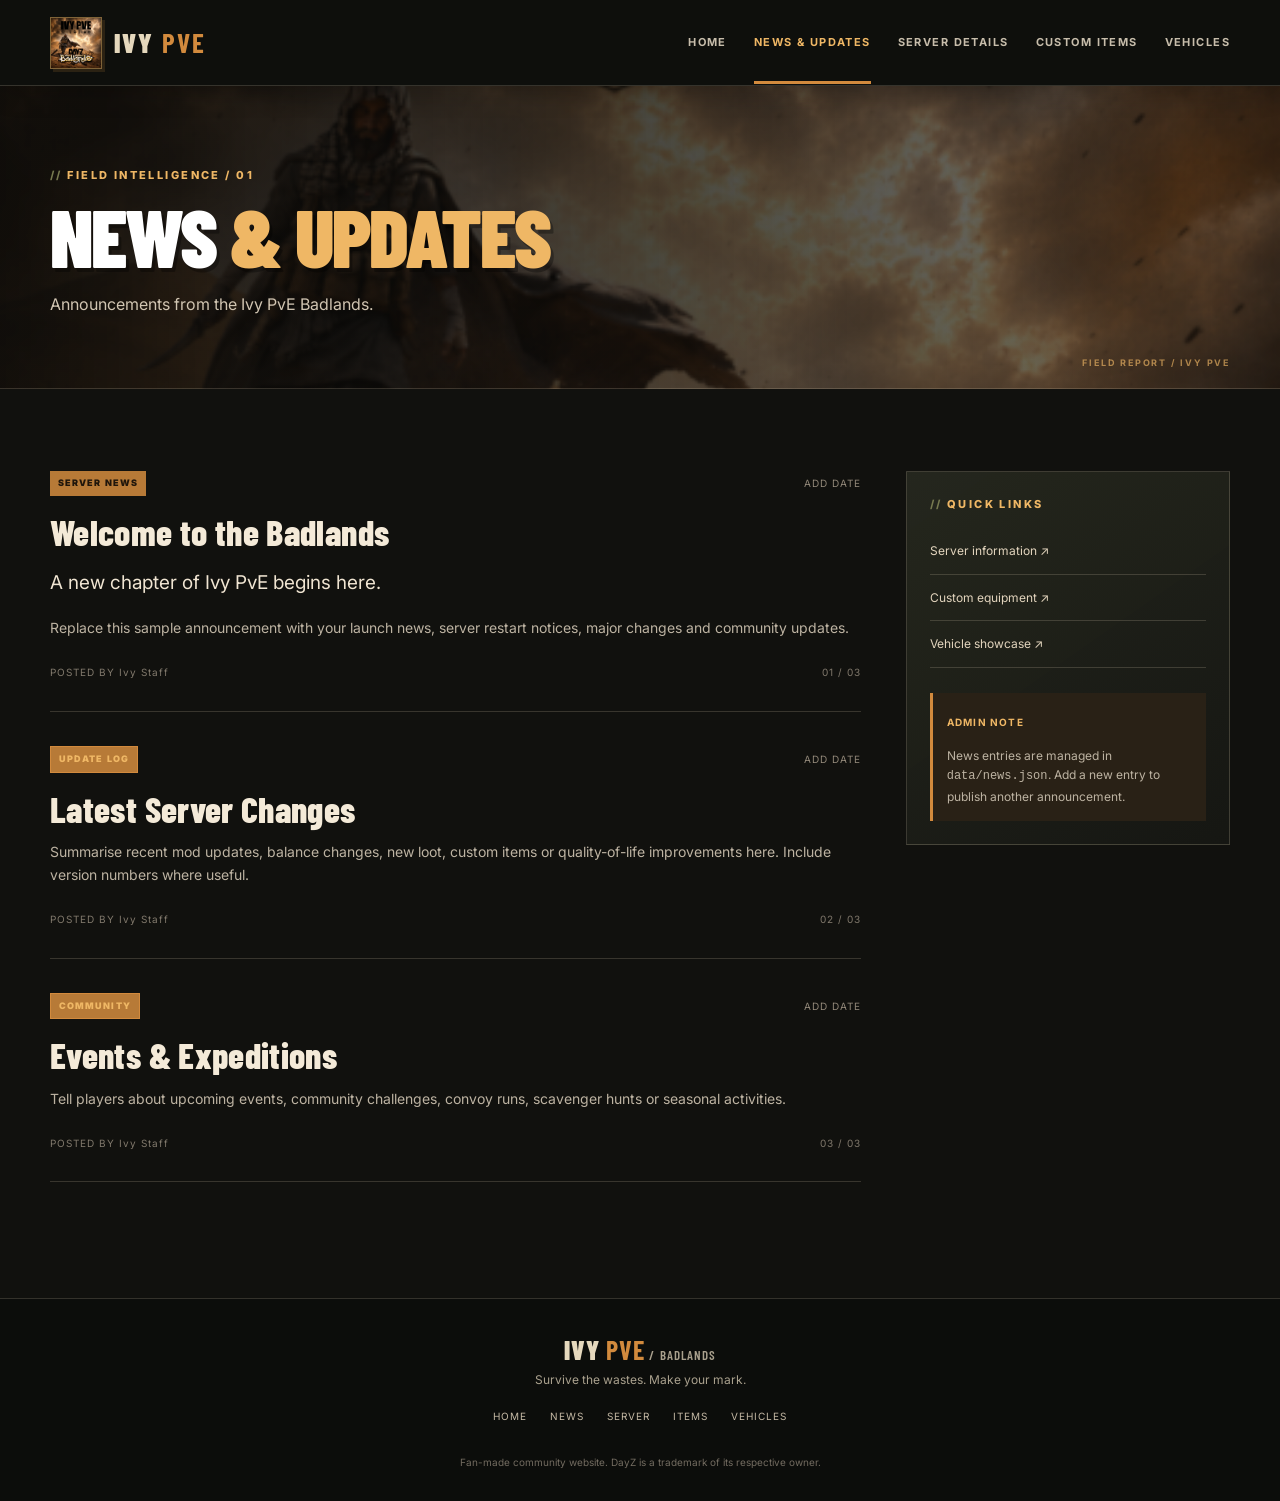
==== news.html @ 02b655df "Add files via upload" ====
<!doctype html>
<html lang="en"><head><meta charset="utf-8"><meta name="viewport" content="width=device-width, initial-scale=1"><meta name="description" content="Ivy PvE Badlands news and server updates."><title>News & Updates | Ivy PvE</title><link rel="stylesheet" href="assets/style.css"></head>
<body><header class="site-header"><a class="brand" href="index.html"><img src="assets/ivy-badlands.png" alt="Ivy PvE Badlands"><span>IVY <b>PVE</b></span></a><button class="menu-toggle" aria-label="Toggle navigation" aria-expanded="false">☰</button><nav class="nav"><a href="index.html">Home</a><a class="active" href="news.html">News & Updates</a><a href="server.html">Server Details</a><a href="items.html">Custom Items</a><a href="vehicles.html">Vehicles</a></nav></header>
<main><section class="page-hero"><p class="eyebrow">FIELD INTELLIGENCE / 01</p><h1>NEWS <span>& UPDATES</span></h1><p>Announcements from the Ivy PvE Badlands.</p></section>
<section class="section content-layout"><div class="main-column" id="news-list" data-json="data/news.json"><p class="muted">Loading field intelligence…</p></div>
<aside class="sidebar"><p class="eyebrow">QUICK LINKS</p><a href="server.html">Server information ↗</a><a href="items.html">Custom equipment ↗</a><a href="vehicles.html">Vehicle showcase ↗</a><div class="side-note"><strong>ADMIN NOTE</strong><p>News entries are managed in <code>data/news.json</code>. Add a new entry to publish another announcement.</p></div></aside></section></main>
<footer class="site-footer"><div class="footer-brand">IVY <b>PVE</b><span> / BADLANDS</span></div><p>Survive the wastes. Make your mark.</p><div class="footer-links"><a href="index.html">Home</a><a href="news.html">News</a><a href="server.html">Server</a><a href="items.html">Items</a><a href="vehicles.html">Vehicles</a></div><small>Fan-made community website. DayZ is a trademark of its respective owner.</small></footer><script src="assets/site.js"></script></body></html>
---- assets/style.css ----
@import url('https://fonts.googleapis.com/css2?family=Barlow+Condensed:wght@500;600;700;800;900&family=Inter:wght@400;500;600;700&display=swap');
:root{--ink:#11110e;--panel:#1b1c17;--panel2:#24251d;--sand:#e5d8bd;--muted:#aaa18e;--orange:#d28a3d;--orange2:#efb765;--olive:#777a50;--line:rgba(229,216,189,.18);--max:1180px}
*{box-sizing:border-box}html{scroll-behavior:smooth}body{margin:0;background:var(--ink);color:var(--sand);font-family:Inter,Arial,sans-serif;line-height:1.65}a{color:inherit;text-decoration:none}button{font:inherit}.site-header{height:86px;padding:0 max(24px,calc((100vw - var(--max))/2));display:flex;align-items:center;justify-content:space-between;gap:28px;background:rgba(17,16,14,.96);border-bottom:1px solid var(--line);position:sticky;top:0;z-index:20}.brand{display:flex;align-items:center;gap:12px;min-width:max-content;font-family:'Barlow Condensed',sans-serif;font-weight:900;font-size:27px;letter-spacing:.02em}.brand img{width:52px;height:52px;object-fit:cover;border:1px solid var(--line)}.brand b,.footer-brand b{color:var(--orange)}.nav{display:flex;align-items:center;gap:clamp(12px,2.1vw,28px);font-size:12px;text-transform:uppercase;letter-spacing:.1em;font-weight:700}.nav a{color:#c7bdab;padding:32px 0 29px;border-bottom:3px solid transparent;transition:.2s}.nav a:hover,.nav a.active{color:var(--orange2);border-color:var(--orange)}.menu-toggle{display:none;background:none;border:1px solid var(--line);color:var(--sand);padding:8px 12px;font-size:22px}.hero{min-height:600px;position:relative;display:flex;align-items:center;overflow:hidden;background:#6e4c2d url('ivy-badlands.png') center 43%/cover no-repeat}.hero:before{content:"";position:absolute;inset:0;background:linear-gradient(90deg,rgba(13,12,10,.92) 0%,rgba(13,12,10,.72) 42%,rgba(13,12,10,.12) 100%),linear-gradient(0deg,rgba(13,12,10,.65),transparent 45%)}.hero-shade{position:absolute;inset:0;background:linear-gradient(0deg,rgba(13,12,10,.25),transparent)}.hero-content{position:relative;z-index:1;width:min(var(--max),calc(100% - 48px));margin:auto;padding:85px 0}.eyebrow{font-size:11px;letter-spacing:.22em;text-transform:uppercase;color:var(--orange2);font-weight:800;margin:0 0 15px}.hero h1,.page-hero h1{font:900 clamp(56px,8vw,104px)/.88 'Barlow Condensed',Impact,sans-serif;letter-spacing:-.025em;margin:0;text-transform:uppercase;color:#fff}.hero h1 span{color:var(--orange2)}.hero-copy{font-size:17px;max-width:460px;color:#e4d7c1;margin:25px 0 30px}.hero-actions{display:flex;flex-wrap:wrap;gap:12px}.button{display:inline-flex;justify-content:center;align-items:center;padding:13px 21px;min-height:48px;font-size:11px;font-weight:800;letter-spacing:.12em;text-transform:uppercase;border:1px solid var(--orange);transition:transform .2s,background .2s}.button:hover{transform:translateY(-2px)}.button-primary{background:var(--orange);color:#15110b}.button-primary:hover{background:var(--orange2)}.button-ghost{background:rgba(12,11,9,.35);color:#fff;border-color:rgba(255,255,255,.45)}.hero-stamp{position:absolute;right:max(24px,calc((100vw - var(--max))/2));bottom:50px;border:1px solid rgba(255,255,255,.55);padding:14px 18px;font:800 19px/1.2 'Barlow Condensed',sans-serif;letter-spacing:.08em;transform:rotate(-5deg);text-align:center;color:#fff}.hero-stamp small{font:700 9px Inter,sans-serif;letter-spacing:.15em}.ticker{background:var(--orange);color:#21160a;padding:12px 24px;display:flex;justify-content:center;gap:25px;align-items:center;font-size:11px;text-transform:uppercase;letter-spacing:.1em;font-weight:700;flex-wrap:wrap}.ticker span{font-weight:900}.ticker i{font-style:normal}.section{width:min(var(--max),calc(100% - 48px));margin:0 auto;padding:82px 0}.intro-grid{display:grid;grid-template-columns:1fr 1fr;gap:70px;border-bottom:1px solid var(--line)}h2{font:800 clamp(34px,4.5vw,52px)/.98 'Barlow Condensed',Impact,sans-serif;letter-spacing:.01em;margin:0 0 20px;color:#f4ead8}h3{font:700 25px/1.1 'Barlow Condensed',sans-serif;text-transform:uppercase;margin:10px 0 12px;color:#f4ead8}.intro-grid p:not(.eyebrow),.catalog-intro>p{color:#bdb3a2;font-size:14px}.lead{font-size:19px!important;color:#f0e5d2!important;line-height:1.55}.muted{font-size:12px!important;color:#8f8779!important}.cards-section{padding-top:75px}.section-heading{display:flex;align-items:end;justify-content:space-between;margin-bottom:30px}.section-heading h2{margin:0}.section-mark{font:700 12px 'Barlow Condensed',sans-serif;letter-spacing:.16em;color:#756b5b}.card-grid{display:grid;grid-template-columns:repeat(4,1fr);gap:14px}.feature-card{display:flex;flex-direction:column;min-height:275px;padding:23px;background:linear-gradient(145deg,#211f1a,#171613);border:1px solid var(--line);transition:.2s}.feature-card:hover{border-color:var(--orange);transform:translateY(-4px)}.card-number{font-size:10px;letter-spacing:.14em;color:var(--orange2);font-weight:800}.card-icon{font-size:32px;color:var(--orange);margin:20px 0 4px}.feature-card p{font-size:13px;color:var(--muted);margin:0 0 25px}.card-link{font-size:10px;font-weight:800;letter-spacing:.12em;color:var(--orange2);margin-top:auto}.callout{width:min(var(--max),calc(100% - 48px));margin:0 auto 80px;padding:35px 40px;background:linear-gradient(100deg,#33271a,#1b1915);border:1px solid rgba(216,138,56,.35);display:flex;justify-content:space-between;align-items:center;gap:30px}.callout h2{font-size:35px;margin-bottom:10px}.callout p:not(.eyebrow){color:#bdb3a2;margin:0}.site-footer{border-top:1px solid var(--line);padding:35px 24px 28px;text-align:center;background:#0d0c0b}.footer-brand{font:900 26px 'Barlow Condensed',sans-serif;letter-spacing:.04em}.footer-brand span{font-size:13px;color:var(--muted);font-weight:600}.site-footer p{font-size:12px;color:var(--muted);margin:5px 0 18px}.footer-links{display:flex;justify-content:center;gap:23px;flex-wrap:wrap;margin-bottom:22px}.footer-links a{font-size:10px;text-transform:uppercase;letter-spacing:.1em;color:#c5b9a5}.footer-links a:hover{color:var(--orange2)}.site-footer small{color:#726b60;font-size:10px}.page-hero{padding:80px max(24px,calc((100vw - var(--max))/2)) 70px;min-height:270px;background:linear-gradient(90deg,rgba(12,11,9,.95),rgba(12,11,9,.55)),url('ivy-badlands.png') center 43%/cover;border-bottom:1px solid var(--line)}.page-hero h1{font-size:clamp(50px,7vw,82px)}.page-hero h1 span{color:var(--orange2)}.page-hero>p:last-child{color:#d1c5b2;margin:20px 0 0}.content-layout{display:grid;grid-template-columns:minmax(0,2fr) minmax(220px,.8fr);gap:45px}.news-entry{padding:0 0 30px;margin-bottom:34px;border-bottom:1px solid var(--line)}.entry-meta{display:flex;justify-content:space-between;align-items:center;gap:15px;color:#928879;font-size:10px;letter-spacing:.1em;text-transform:uppercase}.tag{display:inline-block;background:var(--orange);color:#20160b;padding:5px 8px;font-size:9px;letter-spacing:.12em;font-weight:900}.tag-outline{border:1px solid var(--orange);color:var(--orange2);background:transparent}.news-entry h2{font-size:36px;margin:18px 0 12px}.news-entry p{font-size:14px;color:#bdb3a2}.entry-foot{display:flex;justify-content:space-between;color:#81796c;font-size:10px;letter-spacing:.1em;margin-top:25px}.sidebar{background:var(--panel);border:1px solid var(--line);padding:23px;height:max-content}.sidebar>a{display:block;padding:13px 0;border-bottom:1px solid var(--line);font-size:12px;color:#e2d4bd}.sidebar>a:hover{color:var(--orange2)}.side-note{background:#292116;border-left:3px solid var(--orange);padding:14px;margin-top:25px}.side-note strong{font-size:10px;letter-spacing:.12em;color:var(--orange2)}.side-note p{font-size:12px;color:#bdb3a2;margin-bottom:0}.info-banner{display:flex;align-items:center;justify-content:space-between;gap:30px;padding:28px;background:linear-gradient(120deg,#32271b,#1a1814);border:1px solid rgba(216,138,56,.3);margin-bottom:25px}.info-banner h2{margin-bottom:8px}.info-banner p:not(.eyebrow){color:#bdb3a2;margin:0}.status-placeholder{font-size:10px;letter-spacing:.1em;color:#cfc3ae;white-space:nowrap}.status-dot{display:inline-block;width:8px;height:8px;border-radius:50%;background:#d88a38;margin-right:8px}.details-grid{display:grid;grid-template-columns:1fr 1fr;gap:18px}.detail-panel{padding:27px;background:var(--panel);border:1px solid var(--line)}.panel-index{font-size:10px;color:var(--orange2);letter-spacing:.15em;font-weight:800}.detail-panel h3{font-size:29px;margin:12px 0 20px}.detail-panel dl{display:grid;grid-template-columns:1fr 1fr;gap:0;margin:0 0 20px}.detail-panel dt,.detail-panel dd{margin:0;padding:10px 0;border-bottom:1px solid var(--line);font-size:12px}.detail-panel dt{color:#948a79}.detail-panel dd{color:#e6d9c3;text-align:right;font-weight:600;overflow-wrap:anywhere}.text-link{color:var(--orange2)}.rule-list{list-style:none;padding:0;margin:0}.rule-list li{display:flex;gap:15px;padding:14px 0;border-bottom:1px solid var(--line);font-size:12px;color:#a99f8e}.rule-list li>b{color:var(--orange2);font-size:11px}.rule-list strong{color:#eadcc6;font-size:13px}.top-gap{margin-top:65px}.rules-grid{display:grid;grid-template-columns:repeat(4,1fr);gap:13px;margin:25px 0}.rules-grid>div{padding:22px;background:var(--panel);border:1px solid var(--line)}.rules-grid>div>b{font:800 24px 'Barlow Condensed',sans-serif;color:var(--orange)}.rules-grid h3{font-size:20px}.rules-grid p{font-size:12px;color:var(--muted);margin-bottom:0}.catalog-intro{display:grid;grid-template-columns:1fr 1fr;gap:45px;align-items:end;margin-bottom:30px}.catalog-intro h2{margin-bottom:0}.catalog-intro>p{margin:0}.filter-row{display:flex;gap:8px;flex-wrap:wrap;margin-bottom:25px}.filter-button{padding:10px 14px;border:1px solid var(--line);background:transparent;color:#bdb3a2;font-size:10px;font-weight:800;text-transform:uppercase;letter-spacing:.08em;cursor:pointer}.filter-button:hover,.filter-button.active{background:var(--orange);border-color:var(--orange);color:#20160b}.catalog-grid{display:grid;grid-template-columns:repeat(3,1fr);gap:17px}.catalog-card{background:var(--panel);border:1px solid var(--line);min-width:0}.catalog-card[hidden]{display:none}.catalog-art{height:180px;display:flex;align-items:center;justify-content:center;flex-direction:column;gap:8px;font-size:55px;color:#e3b16d;background:radial-gradient(ellipse at center,#57412a,#252019 68%,#191714);border-bottom:1px solid var(--line)}.catalog-art small{font:800 9px Inter,sans-serif;letter-spacing:.18em;color:#a68a62}.art-cloth{background:radial-gradient(ellipse at center,#465044,#20251f 70%,#171a16);color:#a9b29b}.art-tools{background:radial-gradient(ellipse at center,#49443a,#24221d 70%,#171613)}.art-weapons{background:radial-gradient(ellipse at center,#4a3225,#24201b 70%,#171613)}.catalog-copy{padding:20px}.catalog-copy h3{font-size:24px}.catalog-copy p{font-size:12px;color:var(--muted);min-height:60px}.catalog-id{font-size:9px;letter-spacing:.08em;color:#7e7669;overflow-wrap:anywhere}.vehicle-grid{display:grid;grid-template-columns:1fr;gap:20px}.vehicle-card{display:grid;grid-template-columns:.9fr 1.1fr;background:var(--panel);border:1px solid var(--line)}.vehicle-image{min-height:290px;position:relative;display:flex;align-items:center;justify-content:center;background:radial-gradient(ellipse at center,#665038,#2a241b 65%,#171613);overflow:hidden}.vehicle-image:after{content:"";position:absolute;inset:0;background:repeating-linear-gradient(135deg,transparent 0 18px,rgba(255,255,255,.025) 18px 20px)}.vehicle-image>span{position:absolute;left:17px;top:17px;font-size:9px;letter-spacing:.13em;color:#d2b58b;z-index:1}.vehicle-symbol{font-size:100px;color:rgba(239,186,111,.55);font-family:'Barlow Condensed',sans-serif}.vehicle-two{background:radial-gradient(ellipse at center,#4b4b3b,#27271f 65%,#171713)}.vehicle-three{background:radial-gradient(ellipse at center,#563c2d,#2a201a 65%,#171411)}.vehicle-copy{padding:27px}.vehicle-copy h3{font-size:32px;margin:16px 0 10px}.vehicle-copy>p{font-size:13px;color:var(--muted)}.spec-grid{display:grid;grid-template-columns:repeat(3,1fr);gap:8px;margin-top:25px}.spec-grid>div{padding:12px 10px;background:#12110f;border:1px solid var(--line)}.spec-grid small,.spec-grid b{display:block}.spec-grid small{font-size:8px;letter-spacing:.12em;color:#8e8372}.spec-grid b{font-size:10px;color:var(--orange2);margin-top:4px}.compact-callout{margin-top:45px;margin-bottom:0}
@media(max-width:900px){.site-header{height:76px}.menu-toggle{display:block}.nav{display:none;position:absolute;left:0;right:0;top:76px;background:#12110f;padding:10px 24px 20px;border-bottom:1px solid var(--line);flex-direction:column;align-items:stretch;gap:0}.nav.nav-open{display:flex}.nav a{padding:13px 0;border-bottom:1px solid var(--line)}.hero{min-height:550px}.hero-stamp{display:none}.card-grid{grid-template-columns:repeat(2,1fr)}.rules-grid{grid-template-columns:repeat(2,1fr)}.catalog-grid{grid-template-columns:repeat(2,1fr)}.content-layout{gap:22px}.info-banner{align-items:flex-start;flex-direction:column}.vehicle-card{grid-template-columns:1fr 1fr}.vehicle-image{min-height:330px}}
@media(max-width:620px){.brand{font-size:23px}.brand img{width:43px;height:43px}.hero{min-height:530px;background-position:60% center}.hero-content{width:calc(100% - 40px);padding:65px 0}.hero h1{font-size:59px}.hero-copy{font-size:15px}.ticker{gap:10px;font-size:9px}.section{width:calc(100% - 40px);padding:58px 0}.intro-grid,.catalog-intro,.details-grid,.content-layout{grid-template-columns:1fr;gap:25px}.intro-grid{gap:12px}.card-grid{grid-template-columns:1fr}.feature-card{min-height:220px}.section-heading{align-items:start;gap:10px}.callout{width:calc(100% - 40px);padding:25px;align-items:flex-start;flex-direction:column;margin-bottom:55px}.callout h2{font-size:31px}.page-hero{padding:60px 20px 48px;min-height:235px}.page-hero h1{font-size:55px}.page-hero>p:last-child{font-size:13px}.sidebar{order:-1}.info-banner{padding:22px}.status-placeholder{white-space:normal}.detail-panel{padding:21px}.detail-panel dl{grid-template-columns:1fr}.detail-panel dd{text-align:left;border-bottom:0;padding-top:0}.detail-panel dt{padding-bottom:3px}.rules-grid{grid-template-columns:1fr 1fr}.catalog-grid{grid-template-columns:1fr}.catalog-art{height:165px}.vehicle-card{grid-template-columns:1fr}.vehicle-image{min-height:200px}.vehicle-symbol{font-size:75px}.vehicle-copy{padding:22px}.entry-meta{align-items:flex-start;flex-direction:column;gap:8px}.footer-links{gap:14px}}


/* Military-survival / desert hybrid refinements */
.site-header{background:rgba(15,16,13,.97);box-shadow:0 5px 25px rgba(0,0,0,.22)}
.brand{letter-spacing:.08em}
.brand img{border-color:rgba(239,183,101,.5);box-shadow:3px 3px 0 rgba(210,138,61,.15)}
.nav a{font-size:11px;letter-spacing:.13em}
.hero{background-color:#58432c}
.hero:after{content:"";position:absolute;inset:0;pointer-events:none;opacity:.18;background:repeating-linear-gradient(115deg,transparent 0 42px,rgba(20,20,14,.35) 42px 44px,transparent 44px 87px)}
.hero h1{text-shadow:3px 4px 0 rgba(0,0,0,.32);letter-spacing:.015em}
.eyebrow:before{content:"// ";color:var(--olive)}
.ticker{background:#8c6a3d;color:#fff0d3;border-top:1px solid rgba(255,255,255,.12);border-bottom:1px solid rgba(0,0,0,.35)}
.feature-card,.detail-panel,.catalog-card,.rules-grid>div,.sidebar{background:linear-gradient(145deg,rgba(37,39,30,.96),rgba(22,23,19,.98));position:relative}
.feature-card:before,.detail-panel:before,.catalog-card:before{content:"";position:absolute;top:0;left:0;width:28px;height:3px;background:var(--orange);opacity:.9}
.feature-card:hover{box-shadow:0 12px 28px rgba(0,0,0,.18)}
.page-hero{position:relative;background-color:#30281d}
.page-hero:after{content:"FIELD REPORT  /  IVY PVE";position:absolute;right:max(24px,calc((100vw - var(--max))/2));bottom:20px;color:rgba(239,183,101,.65);font:700 9px Inter,sans-serif;letter-spacing:.2em}
.page-hero h1{text-shadow:3px 4px 0 rgba(0,0,0,.3)}
.tag{background:#b77a37}
.info-banner,.callout{background:linear-gradient(110deg,rgba(54,48,34,.98),rgba(25,25,20,.98));position:relative;overflow:hidden}
.info-banner:after,.callout:after{content:"";position:absolute;right:-35px;top:-50px;width:170px;height:170px;border:1px solid rgba(239,183,101,.12);transform:rotate(45deg);pointer-events:none}
.status-dot{background:#a4a66b;box-shadow:0 0 0 4px rgba(164,166,107,.12)}
.panel-index,.card-number,.section-mark{font-family:'Barlow Condensed',sans-serif}
.vehicle-image{background-color:#4d422e}
.vehicle-image:before{content:"";position:absolute;inset:0;background:linear-gradient(145deg,rgba(143,119,69,.14),transparent 45%),repeating-linear-gradient(0deg,transparent 0 25px,rgba(0,0,0,.1) 25px 26px);pointer-events:none}
.catalog-art{background-color:#28271e}
.site-footer{background:#0c0d0b}
@media(max-width:620px){.page-hero:after{font-size:8px;right:20px;bottom:12px}.hero:after{opacity:.1}}

/* JSON-powered media presentation; preserves the existing Ivy visual system. */
.catalog-card .catalog-art{margin:0}
.catalog-card .catalog-art img{width:100%;height:100%;object-fit:contain}
.catalog-card .catalog-copy .catalog-details{min-height:0;font-size:10px;color:var(--orange2);letter-spacing:.04em}
.catalog-card .catalog-copy .catalog-id{display:block;margin-top:10px}
.catalog-card .catalog-art img{display:block}
.vehicle-photo{display:block;width:100%;height:100%;min-height:290px;object-fit:cover;background:#29241b}
.latest-news-grid{display:grid;grid-template-columns:repeat(3,1fr);gap:14px}
.latest-news-card{display:flex;flex-direction:column;min-height:205px;padding:21px;background:linear-gradient(145deg,#211f1a,#171613);border:1px solid var(--line)}
.latest-news-card:hover{border-color:var(--orange);transform:translateY(-3px)}
.latest-news-card small{font-size:9px;color:var(--muted);margin-top:9px}
.latest-news-card h3{font-size:23px;margin:12px 0 7px}
.latest-news-card p{font-size:12px;color:var(--muted);margin:0 0 18px}
.latest-news-card .card-link{margin-top:auto}
@media(max-width:900px){.latest-news-grid{grid-template-columns:1fr 1fr}}
@media(max-width:620px){.latest-news-grid{grid-template-columns:1fr}.vehicle-photo{min-height:200px}}
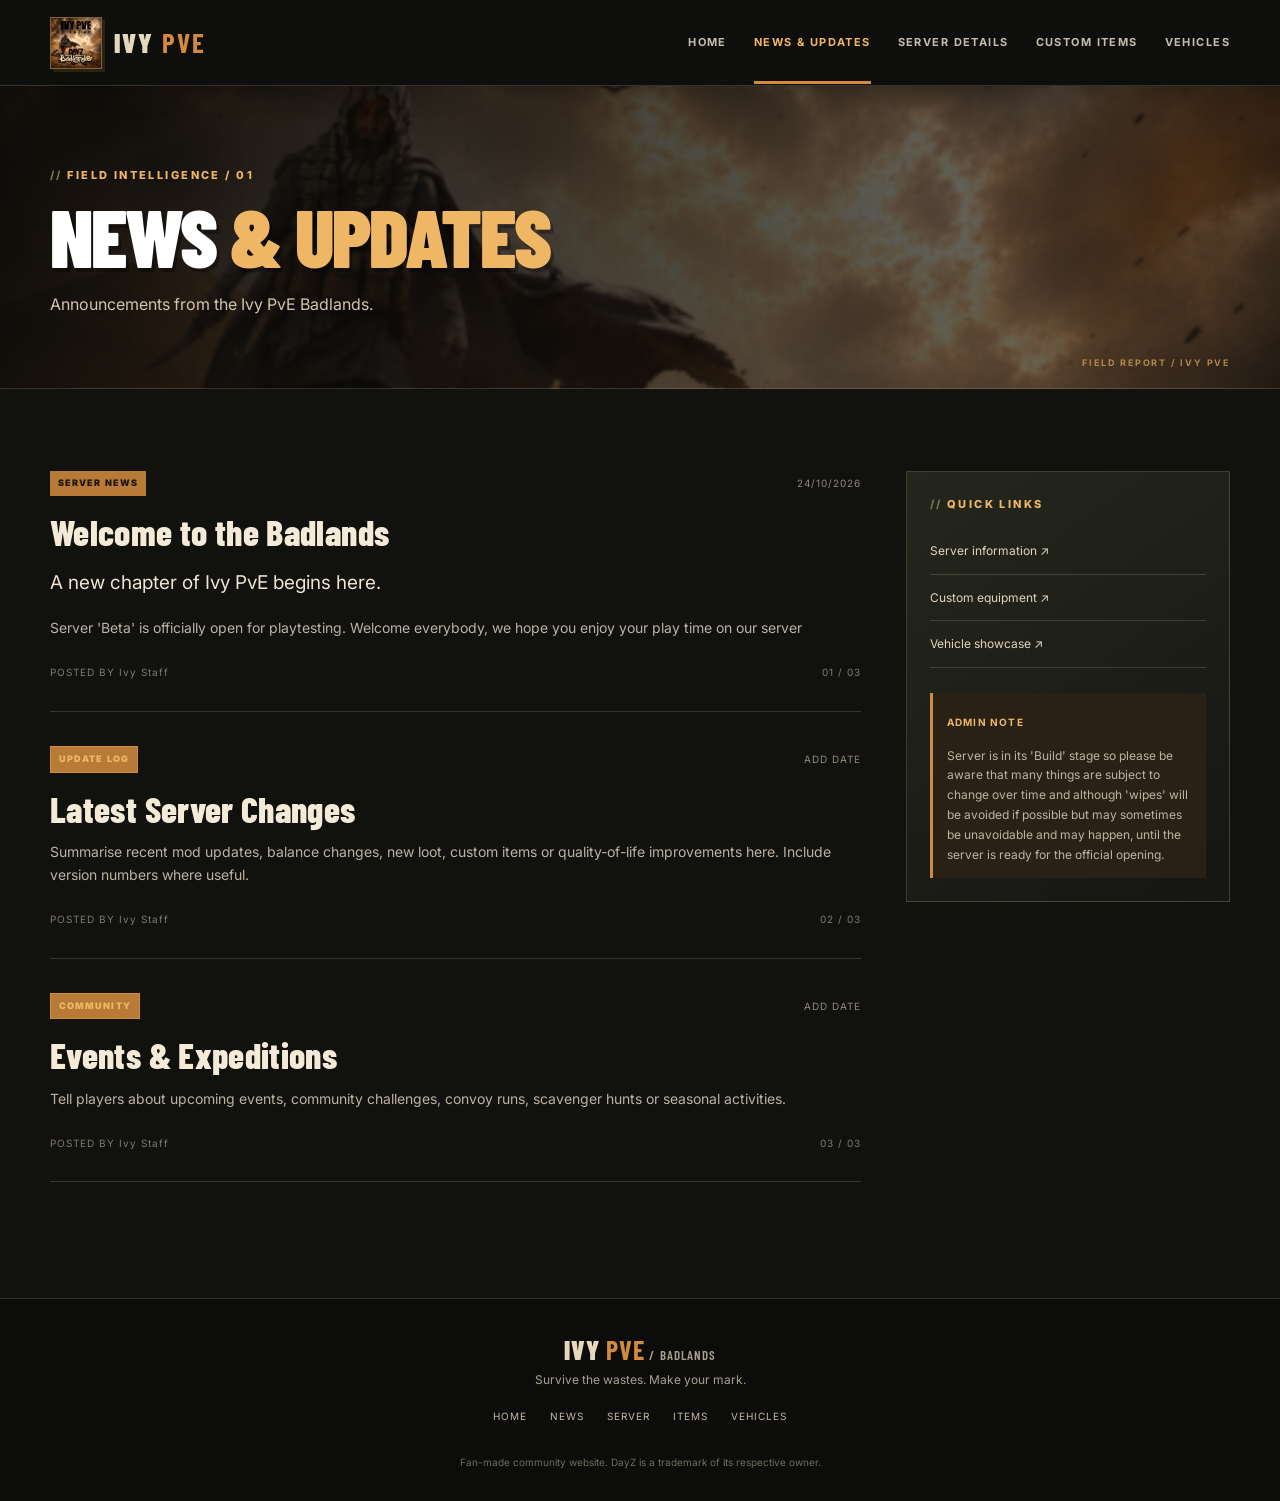
==== commit 96a01326: "Add files via upload" ====
--- a/news.html
+++ b/news.html
@@ -3,5 +3,5 @@
 <body><header class="site-header"><a class="brand" href="index.html"><img src="assets/ivy-badlands.png" alt="Ivy PvE Badlands"><span>IVY <b>PVE</b></span></a><button class="menu-toggle" aria-label="Toggle navigation" aria-expanded="false">☰</button><nav class="nav"><a href="index.html">Home</a><a class="active" href="news.html">News & Updates</a><a href="server.html">Server Details</a><a href="items.html">Custom Items</a><a href="vehicles.html">Vehicles</a></nav></header>
 <main><section class="page-hero"><p class="eyebrow">FIELD INTELLIGENCE / 01</p><h1>NEWS <span>& UPDATES</span></h1><p>Announcements from the Ivy PvE Badlands.</p></section>
 <section class="section content-layout"><div class="main-column" id="news-list" data-json="data/news.json"><p class="muted">Loading field intelligence…</p></div>
-<aside class="sidebar"><p class="eyebrow">QUICK LINKS</p><a href="server.html">Server information ↗</a><a href="items.html">Custom equipment ↗</a><a href="vehicles.html">Vehicle showcase ↗</a><div class="side-note"><strong>ADMIN NOTE</strong><p>News entries are managed in <code>data/news.json</code>. Add a new entry to publish another announcement.</p></div></aside></section></main>
+<aside class="sidebar" id="news-sidebar" data-json="data/news-sidebar.json"><p class="muted">Loading quick links…</p></aside></section></main>
 <footer class="site-footer"><div class="footer-brand">IVY <b>PVE</b><span> / BADLANDS</span></div><p>Survive the wastes. Make your mark.</p><div class="footer-links"><a href="index.html">Home</a><a href="news.html">News</a><a href="server.html">Server</a><a href="items.html">Items</a><a href="vehicles.html">Vehicles</a></div><small>Fan-made community website. DayZ is a trademark of its respective owner.</small></footer><script src="assets/site.js"></script></body></html>
--- a/assets/style.css
+++ b/assets/style.css
@@ -1,6 +1,6 @@
 @import url('https://fonts.googleapis.com/css2?family=Barlow+Condensed:wght@500;600;700;800;900&family=Inter:wght@400;500;600;700&display=swap');
 :root{--ink:#11110e;--panel:#1b1c17;--panel2:#24251d;--sand:#e5d8bd;--muted:#aaa18e;--orange:#d28a3d;--orange2:#efb765;--olive:#777a50;--line:rgba(229,216,189,.18);--max:1180px}
-*{box-sizing:border-box}html{scroll-behavior:smooth}body{margin:0;background:var(--ink);color:var(--sand);font-family:Inter,Arial,sans-serif;line-height:1.65}a{color:inherit;text-decoration:none}button{font:inherit}.site-header{height:86px;padding:0 max(24px,calc((100vw - var(--max))/2));display:flex;align-items:center;justify-content:space-between;gap:28px;background:rgba(17,16,14,.96);border-bottom:1px solid var(--line);position:sticky;top:0;z-index:20}.brand{display:flex;align-items:center;gap:12px;min-width:max-content;font-family:'Barlow Condensed',sans-serif;font-weight:900;font-size:27px;letter-spacing:.02em}.brand img{width:52px;height:52px;object-fit:cover;border:1px solid var(--line)}.brand b,.footer-brand b{color:var(--orange)}.nav{display:flex;align-items:center;gap:clamp(12px,2.1vw,28px);font-size:12px;text-transform:uppercase;letter-spacing:.1em;font-weight:700}.nav a{color:#c7bdab;padding:32px 0 29px;border-bottom:3px solid transparent;transition:.2s}.nav a:hover,.nav a.active{color:var(--orange2);border-color:var(--orange)}.menu-toggle{display:none;background:none;border:1px solid var(--line);color:var(--sand);padding:8px 12px;font-size:22px}.hero{min-height:600px;position:relative;display:flex;align-items:center;overflow:hidden;background:#6e4c2d url('ivy-badlands.png') center 43%/cover no-repeat}.hero:before{content:"";position:absolute;inset:0;background:linear-gradient(90deg,rgba(13,12,10,.92) 0%,rgba(13,12,10,.72) 42%,rgba(13,12,10,.12) 100%),linear-gradient(0deg,rgba(13,12,10,.65),transparent 45%)}.hero-shade{position:absolute;inset:0;background:linear-gradient(0deg,rgba(13,12,10,.25),transparent)}.hero-content{position:relative;z-index:1;width:min(var(--max),calc(100% - 48px));margin:auto;padding:85px 0}.eyebrow{font-size:11px;letter-spacing:.22em;text-transform:uppercase;color:var(--orange2);font-weight:800;margin:0 0 15px}.hero h1,.page-hero h1{font:900 clamp(56px,8vw,104px)/.88 'Barlow Condensed',Impact,sans-serif;letter-spacing:-.025em;margin:0;text-transform:uppercase;color:#fff}.hero h1 span{color:var(--orange2)}.hero-copy{font-size:17px;max-width:460px;color:#e4d7c1;margin:25px 0 30px}.hero-actions{display:flex;flex-wrap:wrap;gap:12px}.button{display:inline-flex;justify-content:center;align-items:center;padding:13px 21px;min-height:48px;font-size:11px;font-weight:800;letter-spacing:.12em;text-transform:uppercase;border:1px solid var(--orange);transition:transform .2s,background .2s}.button:hover{transform:translateY(-2px)}.button-primary{background:var(--orange);color:#15110b}.button-primary:hover{background:var(--orange2)}.button-ghost{background:rgba(12,11,9,.35);color:#fff;border-color:rgba(255,255,255,.45)}.hero-stamp{position:absolute;right:max(24px,calc((100vw - var(--max))/2));bottom:50px;border:1px solid rgba(255,255,255,.55);padding:14px 18px;font:800 19px/1.2 'Barlow Condensed',sans-serif;letter-spacing:.08em;transform:rotate(-5deg);text-align:center;color:#fff}.hero-stamp small{font:700 9px Inter,sans-serif;letter-spacing:.15em}.ticker{background:var(--orange);color:#21160a;padding:12px 24px;display:flex;justify-content:center;gap:25px;align-items:center;font-size:11px;text-transform:uppercase;letter-spacing:.1em;font-weight:700;flex-wrap:wrap}.ticker span{font-weight:900}.ticker i{font-style:normal}.section{width:min(var(--max),calc(100% - 48px));margin:0 auto;padding:82px 0}.intro-grid{display:grid;grid-template-columns:1fr 1fr;gap:70px;border-bottom:1px solid var(--line)}h2{font:800 clamp(34px,4.5vw,52px)/.98 'Barlow Condensed',Impact,sans-serif;letter-spacing:.01em;margin:0 0 20px;color:#f4ead8}h3{font:700 25px/1.1 'Barlow Condensed',sans-serif;text-transform:uppercase;margin:10px 0 12px;color:#f4ead8}.intro-grid p:not(.eyebrow),.catalog-intro>p{color:#bdb3a2;font-size:14px}.lead{font-size:19px!important;color:#f0e5d2!important;line-height:1.55}.muted{font-size:12px!important;color:#8f8779!important}.cards-section{padding-top:75px}.section-heading{display:flex;align-items:end;justify-content:space-between;margin-bottom:30px}.section-heading h2{margin:0}.section-mark{font:700 12px 'Barlow Condensed',sans-serif;letter-spacing:.16em;color:#756b5b}.card-grid{display:grid;grid-template-columns:repeat(4,1fr);gap:14px}.feature-card{display:flex;flex-direction:column;min-height:275px;padding:23px;background:linear-gradient(145deg,#211f1a,#171613);border:1px solid var(--line);transition:.2s}.feature-card:hover{border-color:var(--orange);transform:translateY(-4px)}.card-number{font-size:10px;letter-spacing:.14em;color:var(--orange2);font-weight:800}.card-icon{font-size:32px;color:var(--orange);margin:20px 0 4px}.feature-card p{font-size:13px;color:var(--muted);margin:0 0 25px}.card-link{font-size:10px;font-weight:800;letter-spacing:.12em;color:var(--orange2);margin-top:auto}.callout{width:min(var(--max),calc(100% - 48px));margin:0 auto 80px;padding:35px 40px;background:linear-gradient(100deg,#33271a,#1b1915);border:1px solid rgba(216,138,56,.35);display:flex;justify-content:space-between;align-items:center;gap:30px}.callout h2{font-size:35px;margin-bottom:10px}.callout p:not(.eyebrow){color:#bdb3a2;margin:0}.site-footer{border-top:1px solid var(--line);padding:35px 24px 28px;text-align:center;background:#0d0c0b}.footer-brand{font:900 26px 'Barlow Condensed',sans-serif;letter-spacing:.04em}.footer-brand span{font-size:13px;color:var(--muted);font-weight:600}.site-footer p{font-size:12px;color:var(--muted);margin:5px 0 18px}.footer-links{display:flex;justify-content:center;gap:23px;flex-wrap:wrap;margin-bottom:22px}.footer-links a{font-size:10px;text-transform:uppercase;letter-spacing:.1em;color:#c5b9a5}.footer-links a:hover{color:var(--orange2)}.site-footer small{color:#726b60;font-size:10px}.page-hero{padding:80px max(24px,calc((100vw - var(--max))/2)) 70px;min-height:270px;background:linear-gradient(90deg,rgba(12,11,9,.95),rgba(12,11,9,.55)),url('ivy-badlands.png') center 43%/cover;border-bottom:1px solid var(--line)}.page-hero h1{font-size:clamp(50px,7vw,82px)}.page-hero h1 span{color:var(--orange2)}.page-hero>p:last-child{color:#d1c5b2;margin:20px 0 0}.content-layout{display:grid;grid-template-columns:minmax(0,2fr) minmax(220px,.8fr);gap:45px}.news-entry{padding:0 0 30px;margin-bottom:34px;border-bottom:1px solid var(--line)}.entry-meta{display:flex;justify-content:space-between;align-items:center;gap:15px;color:#928879;font-size:10px;letter-spacing:.1em;text-transform:uppercase}.tag{display:inline-block;background:var(--orange);color:#20160b;padding:5px 8px;font-size:9px;letter-spacing:.12em;font-weight:900}.tag-outline{border:1px solid var(--orange);color:var(--orange2);background:transparent}.news-entry h2{font-size:36px;margin:18px 0 12px}.news-entry p{font-size:14px;color:#bdb3a2}.entry-foot{display:flex;justify-content:space-between;color:#81796c;font-size:10px;letter-spacing:.1em;margin-top:25px}.sidebar{background:var(--panel);border:1px solid var(--line);padding:23px;height:max-content}.sidebar>a{display:block;padding:13px 0;border-bottom:1px solid var(--line);font-size:12px;color:#e2d4bd}.sidebar>a:hover{color:var(--orange2)}.side-note{background:#292116;border-left:3px solid var(--orange);padding:14px;margin-top:25px}.side-note strong{font-size:10px;letter-spacing:.12em;color:var(--orange2)}.side-note p{font-size:12px;color:#bdb3a2;margin-bottom:0}.info-banner{display:flex;align-items:center;justify-content:space-between;gap:30px;padding:28px;background:linear-gradient(120deg,#32271b,#1a1814);border:1px solid rgba(216,138,56,.3);margin-bottom:25px}.info-banner h2{margin-bottom:8px}.info-banner p:not(.eyebrow){color:#bdb3a2;margin:0}.status-placeholder{font-size:10px;letter-spacing:.1em;color:#cfc3ae;white-space:nowrap}.status-dot{display:inline-block;width:8px;height:8px;border-radius:50%;background:#d88a38;margin-right:8px}.details-grid{display:grid;grid-template-columns:1fr 1fr;gap:18px}.detail-panel{padding:27px;background:var(--panel);border:1px solid var(--line)}.panel-index{font-size:10px;color:var(--orange2);letter-spacing:.15em;font-weight:800}.detail-panel h3{font-size:29px;margin:12px 0 20px}.detail-panel dl{display:grid;grid-template-columns:1fr 1fr;gap:0;margin:0 0 20px}.detail-panel dt,.detail-panel dd{margin:0;padding:10px 0;border-bottom:1px solid var(--line);font-size:12px}.detail-panel dt{color:#948a79}.detail-panel dd{color:#e6d9c3;text-align:right;font-weight:600;overflow-wrap:anywhere}.text-link{color:var(--orange2)}.rule-list{list-style:none;padding:0;margin:0}.rule-list li{display:flex;gap:15px;padding:14px 0;border-bottom:1px solid var(--line);font-size:12px;color:#a99f8e}.rule-list li>b{color:var(--orange2);font-size:11px}.rule-list strong{color:#eadcc6;font-size:13px}.top-gap{margin-top:65px}.rules-grid{display:grid;grid-template-columns:repeat(4,1fr);gap:13px;margin:25px 0}.rules-grid>div{padding:22px;background:var(--panel);border:1px solid var(--line)}.rules-grid>div>b{font:800 24px 'Barlow Condensed',sans-serif;color:var(--orange)}.rules-grid h3{font-size:20px}.rules-grid p{font-size:12px;color:var(--muted);margin-bottom:0}.catalog-intro{display:grid;grid-template-columns:1fr 1fr;gap:45px;align-items:end;margin-bottom:30px}.catalog-intro h2{margin-bottom:0}.catalog-intro>p{margin:0}.filter-row{display:flex;gap:8px;flex-wrap:wrap;margin-bottom:25px}.filter-button{padding:10px 14px;border:1px solid var(--line);background:transparent;color:#bdb3a2;font-size:10px;font-weight:800;text-transform:uppercase;letter-spacing:.08em;cursor:pointer}.filter-button:hover,.filter-button.active{background:var(--orange);border-color:var(--orange);color:#20160b}.catalog-grid{display:grid;grid-template-columns:repeat(3,1fr);gap:17px}.catalog-card{background:var(--panel);border:1px solid var(--line);min-width:0}.catalog-card[hidden]{display:none}.catalog-art{height:180px;display:flex;align-items:center;justify-content:center;flex-direction:column;gap:8px;font-size:55px;color:#e3b16d;background:radial-gradient(ellipse at center,#57412a,#252019 68%,#191714);border-bottom:1px solid var(--line)}.catalog-art small{font:800 9px Inter,sans-serif;letter-spacing:.18em;color:#a68a62}.art-cloth{background:radial-gradient(ellipse at center,#465044,#20251f 70%,#171a16);color:#a9b29b}.art-tools{background:radial-gradient(ellipse at center,#49443a,#24221d 70%,#171613)}.art-weapons{background:radial-gradient(ellipse at center,#4a3225,#24201b 70%,#171613)}.catalog-copy{padding:20px}.catalog-copy h3{font-size:24px}.catalog-copy p{font-size:12px;color:var(--muted);min-height:60px}.catalog-id{font-size:9px;letter-spacing:.08em;color:#7e7669;overflow-wrap:anywhere}.vehicle-grid{display:grid;grid-template-columns:1fr;gap:20px}.vehicle-card{display:grid;grid-template-columns:.9fr 1.1fr;background:var(--panel);border:1px solid var(--line)}.vehicle-image{min-height:290px;position:relative;display:flex;align-items:center;justify-content:center;background:radial-gradient(ellipse at center,#665038,#2a241b 65%,#171613);overflow:hidden}.vehicle-image:after{content:"";position:absolute;inset:0;background:repeating-linear-gradient(135deg,transparent 0 18px,rgba(255,255,255,.025) 18px 20px)}.vehicle-image>span{position:absolute;left:17px;top:17px;font-size:9px;letter-spacing:.13em;color:#d2b58b;z-index:1}.vehicle-symbol{font-size:100px;color:rgba(239,186,111,.55);font-family:'Barlow Condensed',sans-serif}.vehicle-two{background:radial-gradient(ellipse at center,#4b4b3b,#27271f 65%,#171713)}.vehicle-three{background:radial-gradient(ellipse at center,#563c2d,#2a201a 65%,#171411)}.vehicle-copy{padding:27px}.vehicle-copy h3{font-size:32px;margin:16px 0 10px}.vehicle-copy>p{font-size:13px;color:var(--muted)}.spec-grid{display:grid;grid-template-columns:repeat(3,1fr);gap:8px;margin-top:25px}.spec-grid>div{padding:12px 10px;background:#12110f;border:1px solid var(--line)}.spec-grid small,.spec-grid b{display:block}.spec-grid small{font-size:8px;letter-spacing:.12em;color:#8e8372}.spec-grid b{font-size:10px;color:var(--orange2);margin-top:4px}.compact-callout{margin-top:45px;margin-bottom:0}
+*{box-sizing:border-box}html{scroll-behavior:smooth}body{margin:0;background:var(--ink);color:var(--sand);font-family:Inter,Arial,sans-serif;line-height:1.65}a{color:inherit;text-decoration:none}button{font:inherit}.site-header{height:86px;padding:0 max(24px,calc((100vw - var(--max))/2));display:flex;align-items:center;justify-content:space-between;gap:28px;background:rgba(17,16,14,.96);border-bottom:1px solid var(--line);position:sticky;top:0;z-index:20}.brand{display:flex;align-items:center;gap:12px;min-width:max-content;font-family:'Barlow Condensed',sans-serif;font-weight:900;font-size:27px;letter-spacing:.02em}.brand img{width:52px;height:52px;object-fit:cover;border:1px solid var(--line)}.brand b,.footer-brand b{color:var(--orange)}.nav{display:flex;align-items:center;gap:clamp(12px,2.1vw,28px);font-size:12px;text-transform:uppercase;letter-spacing:.1em;font-weight:700}.nav a{color:#c7bdab;padding:32px 0 29px;border-bottom:3px solid transparent;transition:.2s}.nav a:hover,.nav a.active{color:var(--orange2);border-color:var(--orange)}.menu-toggle{display:none;background:none;border:1px solid var(--line);color:var(--sand);padding:8px 12px;font-size:22px}.hero{min-height:600px;position:relative;display:flex;align-items:center;overflow:hidden;background:#6e4c2d url('Ivy_Badlands_BG.png') center 43%/cover no-repeat}.hero:before{content:"";position:absolute;inset:0;background:linear-gradient(90deg,rgba(13,12,10,.92) 0%,rgba(13,12,10,.72) 42%,rgba(13,12,10,.12) 100%),linear-gradient(0deg,rgba(13,12,10,.65),transparent 45%)}.hero-shade{position:absolute;inset:0;background:linear-gradient(0deg,rgba(13,12,10,.25),transparent)}.hero-content{position:relative;z-index:1;width:min(var(--max),calc(100% - 48px));margin:auto;padding:85px 0}.eyebrow{font-size:11px;letter-spacing:.22em;text-transform:uppercase;color:var(--orange2);font-weight:800;margin:0 0 15px}.hero h1,.page-hero h1{font:900 clamp(56px,8vw,104px)/.88 'Barlow Condensed',Impact,sans-serif;letter-spacing:-.025em;margin:0;text-transform:uppercase;color:#fff}.hero h1 span{color:var(--orange2)}.hero-copy{font-size:17px;max-width:460px;color:#e4d7c1;margin:25px 0 30px}.hero-actions{display:flex;flex-wrap:wrap;gap:12px}.button{display:inline-flex;justify-content:center;align-items:center;padding:13px 21px;min-height:48px;font-size:11px;font-weight:800;letter-spacing:.12em;text-transform:uppercase;border:1px solid var(--orange);transition:transform .2s,background .2s}.button:hover{transform:translateY(-2px)}.button-primary{background:var(--orange);color:#15110b}.button-primary:hover{background:var(--orange2)}.button-ghost{background:rgba(12,11,9,.35);color:#fff;border-color:rgba(255,255,255,.45)}.hero-stamp{position:absolute;right:max(24px,calc((100vw - var(--max))/2));bottom:50px;border:1px solid rgba(255,255,255,.55);padding:14px 18px;font:800 19px/1.2 'Barlow Condensed',sans-serif;letter-spacing:.08em;transform:rotate(-5deg);text-align:center;color:#fff}.hero-stamp small{font:700 9px Inter,sans-serif;letter-spacing:.15em}.ticker{background:var(--orange);color:#21160a;padding:12px 24px;display:flex;justify-content:center;gap:25px;align-items:center;font-size:11px;text-transform:uppercase;letter-spacing:.1em;font-weight:700;flex-wrap:wrap}.ticker span{font-weight:900}.ticker i{font-style:normal}.section{width:min(var(--max),calc(100% - 48px));margin:0 auto;padding:82px 0}.intro-grid{display:grid;grid-template-columns:1fr 1fr;gap:70px;border-bottom:1px solid var(--line)}h2{font:800 clamp(34px,4.5vw,52px)/.98 'Barlow Condensed',Impact,sans-serif;letter-spacing:.01em;margin:0 0 20px;color:#f4ead8}h3{font:700 25px/1.1 'Barlow Condensed',sans-serif;text-transform:uppercase;margin:10px 0 12px;color:#f4ead8}.intro-grid p:not(.eyebrow),.catalog-intro>p{color:#bdb3a2;font-size:14px}.lead{font-size:19px!important;color:#f0e5d2!important;line-height:1.55}.muted{font-size:12px!important;color:#8f8779!important}.cards-section{padding-top:75px}.section-heading{display:flex;align-items:end;justify-content:space-between;margin-bottom:30px}.section-heading h2{margin:0}.section-mark{font:700 12px 'Barlow Condensed',sans-serif;letter-spacing:.16em;color:#756b5b}.card-grid{display:grid;grid-template-columns:repeat(4,1fr);gap:14px}.feature-card{display:flex;flex-direction:column;min-height:275px;padding:23px;background:linear-gradient(145deg,#211f1a,#171613);border:1px solid var(--line);transition:.2s}.feature-card:hover{border-color:var(--orange);transform:translateY(-4px)}.card-number{font-size:10px;letter-spacing:.14em;color:var(--orange2);font-weight:800}.card-icon{font-size:32px;color:var(--orange);margin:20px 0 4px}.feature-card p{font-size:13px;color:var(--muted);margin:0 0 25px}.card-link{font-size:10px;font-weight:800;letter-spacing:.12em;color:var(--orange2);margin-top:auto}.callout{width:min(var(--max),calc(100% - 48px));margin:0 auto 80px;padding:35px 40px;background:linear-gradient(100deg,#33271a,#1b1915);border:1px solid rgba(216,138,56,.35);display:flex;justify-content:space-between;align-items:center;gap:30px}.callout h2{font-size:35px;margin-bottom:10px}.callout p:not(.eyebrow){color:#bdb3a2;margin:0}.site-footer{border-top:1px solid var(--line);padding:35px 24px 28px;text-align:center;background:#0d0c0b}.footer-brand{font:900 26px 'Barlow Condensed',sans-serif;letter-spacing:.04em}.footer-brand span{font-size:13px;color:var(--muted);font-weight:600}.site-footer p{font-size:12px;color:var(--muted);margin:5px 0 18px}.footer-links{display:flex;justify-content:center;gap:23px;flex-wrap:wrap;margin-bottom:22px}.footer-links a{font-size:10px;text-transform:uppercase;letter-spacing:.1em;color:#c5b9a5}.footer-links a:hover{color:var(--orange2)}.site-footer small{color:#726b60;font-size:10px}.page-hero{padding:80px max(24px,calc((100vw - var(--max))/2)) 70px;min-height:270px;background:linear-gradient(90deg,rgba(12,11,9,.95),rgba(12,11,9,.55)),url('ivy-badlands.png') center 43%/cover;border-bottom:1px solid var(--line)}.page-hero h1{font-size:clamp(50px,7vw,82px)}.page-hero h1 span{color:var(--orange2)}.page-hero>p:last-child{color:#d1c5b2;margin:20px 0 0}.content-layout{display:grid;grid-template-columns:minmax(0,2fr) minmax(220px,.8fr);gap:45px}.news-entry{padding:0 0 30px;margin-bottom:34px;border-bottom:1px solid var(--line)}.entry-meta{display:flex;justify-content:space-between;align-items:center;gap:15px;color:#928879;font-size:10px;letter-spacing:.1em;text-transform:uppercase}.tag{display:inline-block;background:var(--orange);color:#20160b;padding:5px 8px;font-size:9px;letter-spacing:.12em;font-weight:900}.tag-outline{border:1px solid var(--orange);color:var(--orange2);background:transparent}.news-entry h2{font-size:36px;margin:18px 0 12px}.news-entry p{font-size:14px;color:#bdb3a2}.entry-foot{display:flex;justify-content:space-between;color:#81796c;font-size:10px;letter-spacing:.1em;margin-top:25px}.sidebar{background:var(--panel);border:1px solid var(--line);padding:23px;height:max-content}.sidebar>a{display:block;padding:13px 0;border-bottom:1px solid var(--line);font-size:12px;color:#e2d4bd}.sidebar>a:hover{color:var(--orange2)}.side-note{background:#292116;border-left:3px solid var(--orange);padding:14px;margin-top:25px}.side-note strong{font-size:10px;letter-spacing:.12em;color:var(--orange2)}.side-note p{font-size:12px;color:#bdb3a2;margin-bottom:0}.info-banner{display:flex;align-items:center;justify-content:space-between;gap:30px;padding:28px;background:linear-gradient(120deg,#32271b,#1a1814);border:1px solid rgba(216,138,56,.3);margin-bottom:25px}.info-banner h2{margin-bottom:8px}.info-banner p:not(.eyebrow){color:#bdb3a2;margin:0}.status-placeholder{font-size:10px;letter-spacing:.1em;color:#cfc3ae;white-space:nowrap}.status-dot{display:inline-block;width:8px;height:8px;border-radius:50%;background:#d88a38;margin-right:8px}.details-grid{display:grid;grid-template-columns:1fr 1fr;gap:18px}.detail-panel{padding:27px;background:var(--panel);border:1px solid var(--line)}.panel-index{font-size:10px;color:var(--orange2);letter-spacing:.15em;font-weight:800}.detail-panel h3{font-size:29px;margin:12px 0 20px}.detail-panel dl{display:grid;grid-template-columns:1fr 1fr;gap:0;margin:0 0 20px}.detail-panel dt,.detail-panel dd{margin:0;padding:10px 0;border-bottom:1px solid var(--line);font-size:12px}.detail-panel dt{color:#948a79}.detail-panel dd{color:#e6d9c3;text-align:right;font-weight:600;overflow-wrap:anywhere}.text-link{color:var(--orange2)}.rule-list{list-style:none;padding:0;margin:0}.rule-list li{display:flex;gap:15px;padding:14px 0;border-bottom:1px solid var(--line);font-size:12px;color:#a99f8e}.rule-list li>b{color:var(--orange2);font-size:11px}.rule-list strong{color:#eadcc6;font-size:13px}.top-gap{margin-top:65px}.rules-grid{display:grid;grid-template-columns:repeat(4,1fr);gap:13px;margin:25px 0}.rules-grid>div{padding:22px;background:var(--panel);border:1px solid var(--line)}.rules-grid>div>b{font:800 24px 'Barlow Condensed',sans-serif;color:var(--orange)}.rules-grid h3{font-size:20px}.rules-grid p{font-size:12px;color:var(--muted);margin-bottom:0}.catalog-intro{display:grid;grid-template-columns:1fr 1fr;gap:45px;align-items:end;margin-bottom:30px}.catalog-intro h2{margin-bottom:0}.catalog-intro>p{margin:0}.filter-row{display:flex;gap:8px;flex-wrap:wrap;margin-bottom:25px}.filter-button{padding:10px 14px;border:1px solid var(--line);background:transparent;color:#bdb3a2;font-size:10px;font-weight:800;text-transform:uppercase;letter-spacing:.08em;cursor:pointer}.filter-button:hover,.filter-button.active{background:var(--orange);border-color:var(--orange);color:#20160b}.catalog-grid{display:grid;grid-template-columns:repeat(3,1fr);gap:17px}.catalog-card{background:var(--panel);border:1px solid var(--line);min-width:0}.catalog-card[hidden]{display:none}.catalog-art{height:180px;display:flex;align-items:center;justify-content:center;flex-direction:column;gap:8px;font-size:55px;color:#e3b16d;background:radial-gradient(ellipse at center,#57412a,#252019 68%,#191714);border-bottom:1px solid var(--line)}.catalog-art small{font:800 9px Inter,sans-serif;letter-spacing:.18em;color:#a68a62}.art-cloth{background:radial-gradient(ellipse at center,#465044,#20251f 70%,#171a16);color:#a9b29b}.art-tools{background:radial-gradient(ellipse at center,#49443a,#24221d 70%,#171613)}.art-weapons{background:radial-gradient(ellipse at center,#4a3225,#24201b 70%,#171613)}.catalog-copy{padding:20px}.catalog-copy h3{font-size:24px}.catalog-copy p{font-size:12px;color:var(--muted);min-height:60px}.catalog-id{font-size:9px;letter-spacing:.08em;color:#7e7669;overflow-wrap:anywhere}.vehicle-grid{display:grid;grid-template-columns:1fr;gap:20px}.vehicle-card{display:grid;grid-template-columns:.9fr 1.1fr;background:var(--panel);border:1px solid var(--line)}.vehicle-image{min-height:290px;position:relative;display:flex;align-items:center;justify-content:center;background:radial-gradient(ellipse at center,#665038,#2a241b 65%,#171613);overflow:hidden}.vehicle-image:after{content:"";position:absolute;inset:0;background:repeating-linear-gradient(135deg,transparent 0 18px,rgba(255,255,255,.025) 18px 20px)}.vehicle-image>span{position:absolute;left:17px;top:17px;font-size:9px;letter-spacing:.13em;color:#d2b58b;z-index:1}.vehicle-symbol{font-size:100px;color:rgba(239,186,111,.55);font-family:'Barlow Condensed',sans-serif}.vehicle-two{background:radial-gradient(ellipse at center,#4b4b3b,#27271f 65%,#171713)}.vehicle-three{background:radial-gradient(ellipse at center,#563c2d,#2a201a 65%,#171411)}.vehicle-copy{padding:27px}.vehicle-copy h3{font-size:32px;margin:16px 0 10px}.vehicle-copy>p{font-size:13px;color:var(--muted)}.spec-grid{display:grid;grid-template-columns:repeat(3,1fr);gap:8px;margin-top:25px}.spec-grid>div{padding:12px 10px;background:#12110f;border:1px solid var(--line)}.spec-grid small,.spec-grid b{display:block}.spec-grid small{font-size:8px;letter-spacing:.12em;color:#8e8372}.spec-grid b{font-size:10px;color:var(--orange2);margin-top:4px}.compact-callout{margin-top:45px;margin-bottom:0}
 @media(max-width:900px){.site-header{height:76px}.menu-toggle{display:block}.nav{display:none;position:absolute;left:0;right:0;top:76px;background:#12110f;padding:10px 24px 20px;border-bottom:1px solid var(--line);flex-direction:column;align-items:stretch;gap:0}.nav.nav-open{display:flex}.nav a{padding:13px 0;border-bottom:1px solid var(--line)}.hero{min-height:550px}.hero-stamp{display:none}.card-grid{grid-template-columns:repeat(2,1fr)}.rules-grid{grid-template-columns:repeat(2,1fr)}.catalog-grid{grid-template-columns:repeat(2,1fr)}.content-layout{gap:22px}.info-banner{align-items:flex-start;flex-direction:column}.vehicle-card{grid-template-columns:1fr 1fr}.vehicle-image{min-height:330px}}
 @media(max-width:620px){.brand{font-size:23px}.brand img{width:43px;height:43px}.hero{min-height:530px;background-position:60% center}.hero-content{width:calc(100% - 40px);padding:65px 0}.hero h1{font-size:59px}.hero-copy{font-size:15px}.ticker{gap:10px;font-size:9px}.section{width:calc(100% - 40px);padding:58px 0}.intro-grid,.catalog-intro,.details-grid,.content-layout{grid-template-columns:1fr;gap:25px}.intro-grid{gap:12px}.card-grid{grid-template-columns:1fr}.feature-card{min-height:220px}.section-heading{align-items:start;gap:10px}.callout{width:calc(100% - 40px);padding:25px;align-items:flex-start;flex-direction:column;margin-bottom:55px}.callout h2{font-size:31px}.page-hero{padding:60px 20px 48px;min-height:235px}.page-hero h1{font-size:55px}.page-hero>p:last-child{font-size:13px}.sidebar{order:-1}.info-banner{padding:22px}.status-placeholder{white-space:normal}.detail-panel{padding:21px}.detail-panel dl{grid-template-columns:1fr}.detail-panel dd{text-align:left;border-bottom:0;padding-top:0}.detail-panel dt{padding-bottom:3px}.rules-grid{grid-template-columns:1fr 1fr}.catalog-grid{grid-template-columns:1fr}.catalog-art{height:165px}.vehicle-card{grid-template-columns:1fr}.vehicle-image{min-height:200px}.vehicle-symbol{font-size:75px}.vehicle-copy{padding:22px}.entry-meta{align-items:flex-start;flex-direction:column;gap:8px}.footer-links{gap:14px}}
 
@@ -32,19 +32,63 @@
 .site-footer{background:#0c0d0b}
 @media(max-width:620px){.page-hero:after{font-size:8px;right:20px;bottom:12px}.hero:after{opacity:.1}}
 
-/* JSON-powered media presentation; preserves the existing Ivy visual system. */
-.catalog-card .catalog-art{margin:0}
-.catalog-card .catalog-art img{width:100%;height:100%;object-fit:contain}
-.catalog-card .catalog-copy .catalog-details{min-height:0;font-size:10px;color:var(--orange2);letter-spacing:.04em}
-.catalog-card .catalog-copy .catalog-id{display:block;margin-top:10px}
-.catalog-card .catalog-art img{display:block}
-.vehicle-photo{display:block;width:100%;height:100%;min-height:290px;object-fit:cover;background:#29241b}
+/* JSON content image handling — keeps the supplied Ivy card and vehicle layouts. */
+.catalog-photo{height:180px;overflow:hidden;background:#211f1a;border-bottom:1px solid var(--line)}
+.catalog-photo img{width:100%;height:100%;object-fit:contain;display:block}
+.catalog-details{min-height:0!important;font-size:10px!important;color:var(--orange2)!important}
+.vehicle-photo{width:100%;height:100%;min-height:290px;object-fit:cover;display:block}
 .latest-news-grid{display:grid;grid-template-columns:repeat(3,1fr);gap:14px}
-.latest-news-card{display:flex;flex-direction:column;min-height:205px;padding:21px;background:linear-gradient(145deg,#211f1a,#171613);border:1px solid var(--line)}
+.latest-news-card{display:flex;flex-direction:column;min-height:205px;padding:21px;background:linear-gradient(145deg,#211f1a,#171613);border:1px solid var(--line);transition:.2s}
 .latest-news-card:hover{border-color:var(--orange);transform:translateY(-3px)}
 .latest-news-card small{font-size:9px;color:var(--muted);margin-top:9px}
 .latest-news-card h3{font-size:23px;margin:12px 0 7px}
 .latest-news-card p{font-size:12px;color:var(--muted);margin:0 0 18px}
 .latest-news-card .card-link{margin-top:auto}
 @media(max-width:900px){.latest-news-grid{grid-template-columns:1fr 1fr}}
-@media(max-width:620px){.latest-news-grid{grid-template-columns:1fr}.vehicle-photo{min-height:200px}}
+@media(max-width:620px){.latest-news-grid{grid-template-columns:1fr}.vehicle-photo{min-height:200px}.catalog-photo{height:165px}}
+
+
+/* Vehicle source / mod sections */
+.vehicle-groups{display:flex;flex-direction:column;gap:42px}
+.vehicle-mod-section{padding:25px;background:rgba(18,17,15,.58);border:1px solid var(--line);border-top:2px solid var(--orange2)}
+.vehicle-mod-heading{display:flex;align-items:center;gap:16px;margin-bottom:22px;padding-bottom:18px;border-bottom:1px solid var(--line)}
+.vehicle-mod-index{font-family:'Barlow Condensed',sans-serif;font-size:34px;line-height:1;color:var(--orange2);opacity:.85}
+.vehicle-mod-heading .eyebrow{margin:0 0 4px}
+.vehicle-mod-heading h2{margin:0;font-family:'Barlow Condensed',sans-serif;font-size:30px;line-height:1.05;text-transform:uppercase;letter-spacing:.04em}
+.vehicle-mod-count{margin-left:auto;color:var(--muted);font-size:9px;letter-spacing:.14em;white-space:nowrap}
+.vehicle-mod-section .vehicle-grid{display:grid;grid-template-columns:1fr;gap:18px}
+@media(max-width:650px){
+  .vehicle-mod-section{padding:15px}
+  .vehicle-mod-heading{gap:11px}
+  .vehicle-mod-heading h2{font-size:25px}
+  .vehicle-mod-count{font-size:8px}
+}
+
+/* Ivy Team roster */
+.team-list{display:flex;flex-direction:column;gap:0}
+.team-member{display:grid;grid-template-columns:34px 1fr;gap:12px;padding:14px 0;border-bottom:1px solid var(--line)}
+.team-member:last-child{border-bottom:0}
+.team-number{font-family:'Barlow Condensed',sans-serif;font-size:23px;color:var(--orange2);line-height:1}
+.team-member strong,.team-member span{display:block}
+.team-member strong{font-size:11px;letter-spacing:.1em;text-transform:uppercase;color:var(--orange2)}
+.team-member span{font-size:13px;margin-top:4px;color:var(--text)}
+.team-member p{font-size:11px;color:var(--muted);margin:5px 0 0}
+
+/* Custom item category sections */
+.item-groups{display:flex;flex-direction:column;gap:38px}
+.item-category-section{padding:24px;background:rgba(18,17,15,.58);border:1px solid var(--line);border-top:2px solid var(--orange2)}
+.item-category-heading{display:flex;align-items:center;gap:16px;margin-bottom:20px;padding-bottom:16px;border-bottom:1px solid var(--line)}
+.item-category-index{font-family:'Barlow Condensed',sans-serif;font-size:34px;line-height:1;color:var(--orange2);opacity:.85}
+.item-category-heading .eyebrow{margin:0 0 4px}
+.item-category-heading h2{margin:0;font-family:'Barlow Condensed',sans-serif;font-size:30px;line-height:1.05;text-transform:uppercase;letter-spacing:.04em}
+.item-category-count{margin-left:auto;color:var(--muted);font-size:9px;letter-spacing:.14em;white-space:nowrap}
+.item-category-section .catalog-grid{display:grid;grid-template-columns:repeat(3,minmax(0,1fr));gap:17px}
+.item-category-section .catalog-card{height:100%}
+@media(max-width:900px){.item-category-section .catalog-grid{grid-template-columns:repeat(2,minmax(0,1fr))}}
+@media(max-width:650px){
+  .item-category-section{padding:15px}
+  .item-category-heading{gap:11px}
+  .item-category-heading h2{font-size:25px}
+  .item-category-count{font-size:8px}
+  .item-category-section .catalog-grid{grid-template-columns:1fr}
+}
